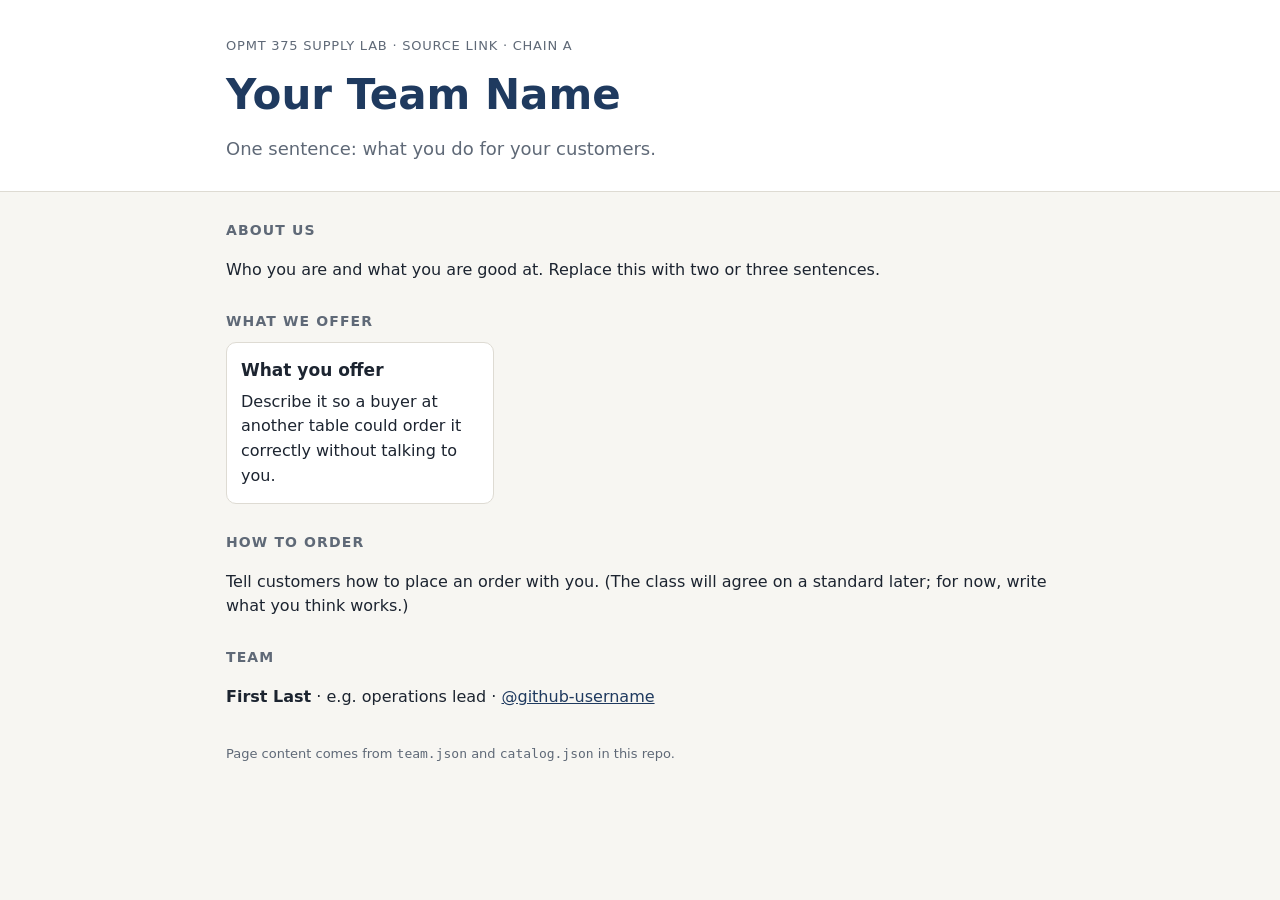
==== index.html @ 8e67168c "commit template" ====
<!doctype html>
<html lang="en">
<head>
<meta charset="utf-8">
<meta name="viewport" content="width=device-width, initial-scale=1">
<title>Storefront</title>
<link rel="stylesheet" href="style.css">
</head>
<body>
<header>
  <div class="wrap">
    <p class="eyebrow" id="eyebrow">OPMT 375 Supply Lab</p>
    <h1 id="name">Loading…</h1>
    <p class="tagline" id="tagline"></p>
  </div>
</header>
<main class="wrap">
  <section>
    <h2>About us</h2>
    <p id="about"></p>
  </section>
  <section>
    <h2>What we offer</h2>
    <div id="catalog" class="cards"></div>
  </section>
  <section>
    <h2>How to order</h2>
    <p id="how"></p>
    <p><a id="contact" class="button" href="#">Contact us</a></p>
  </section>
  <section>
    <h2>Team</h2>
    <ul id="members" class="members"></ul>
  </section>
  <p class="err" id="err"></p>
</main>
<footer class="wrap small">Page content comes from <code>team.json</code> and <code>catalog.json</code> in this repo.</footer>
<script src="app.js"></script>
</body>
</html>
---- style.css ----
:root {
  --bg: #f7f6f2; --panel: #fff; --ink: #1c2430; --muted: #5f6977; --line: #dedbd3;
  --accent: #1f3a5f; --accent-ink: #fff;
}
@media (prefers-color-scheme: dark) {
  :root { --bg: #12161d; --panel: #1b212b; --ink: #e8ebf0; --muted: #9aa4b2; --line: #2d3542; --accent: #8fb3e0; --accent-ink: #12161d; }
}
* { box-sizing: border-box; }
body { margin: 0; background: var(--bg); color: var(--ink); font: 16px/1.55 system-ui, -apple-system, "Segoe UI", Arial, sans-serif; }
.wrap { max-width: 860px; margin: 0 auto; padding: 0 16px; }
header { background: var(--panel); border-bottom: 1px solid var(--line); padding: 36px 0 28px; }
.eyebrow { margin: 0 0 6px; color: var(--muted); font-size: 13px; letter-spacing: .06em; text-transform: uppercase; }
h1 { margin: 0; font-size: clamp(28px, 6vw, 42px); color: var(--accent); }
.tagline { margin: 8px 0 0; font-size: 18px; color: var(--muted); }
section { margin: 28px 0; }
h2 { font-size: 14px; letter-spacing: .08em; text-transform: uppercase; color: var(--muted); margin: 0 0 10px; }
.cards { display: grid; gap: 12px; grid-template-columns: repeat(auto-fill, minmax(240px, 1fr)); }
.card { background: var(--panel); border: 1px solid var(--line); border-radius: 10px; padding: 14px; }
.card h3 { margin: 0 0 6px; font-size: 17px; }
.card p { margin: 0; }
dl { display: grid; grid-template-columns: auto 1fr; gap: 2px 10px; margin: 10px 0 0; font-size: 14px; }
dt { color: var(--muted); }
dd { margin: 0; }
.members { list-style: none; padding: 0; margin: 0; }
.members li { padding: 6px 0; border-top: 1px solid var(--line); }
.members li:first-child { border-top: 0; }
a { color: var(--accent); }
.button { display: inline-block; background: var(--accent); color: var(--accent-ink); padding: 9px 14px; border-radius: 8px; text-decoration: none; }
.hidden { display: none; }
.muted, .small { color: var(--muted); }
.small { font-size: 13px; padding-bottom: 32px; }
.err { color: #b3372f; }
code { font-size: 13px; }
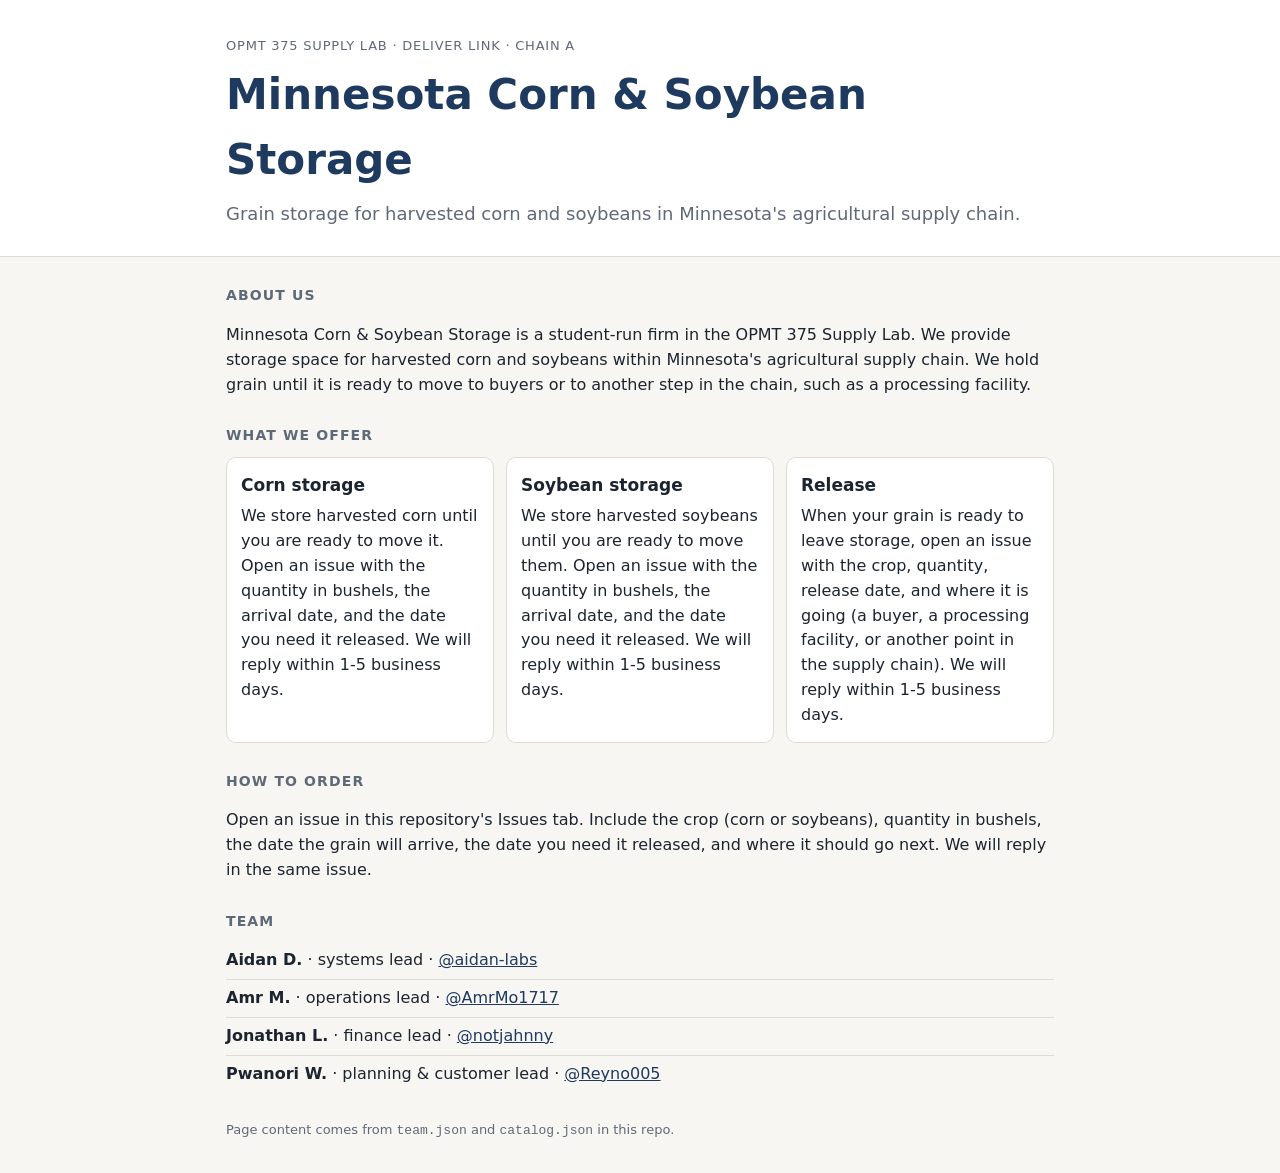
==== commit 862a7025: "Apply prettier format" ====
--- a/index.html
+++ b/index.html
@@ -1,40 +1,43 @@
 <!doctype html>
 <html lang="en">
-<head>
-<meta charset="utf-8">
-<meta name="viewport" content="width=device-width, initial-scale=1">
-<title>Storefront</title>
-<link rel="stylesheet" href="style.css">
-</head>
-<body>
-<header>
-  <div class="wrap">
-    <p class="eyebrow" id="eyebrow">OPMT 375 Supply Lab</p>
-    <h1 id="name">Loading…</h1>
-    <p class="tagline" id="tagline"></p>
-  </div>
-</header>
-<main class="wrap">
-  <section>
-    <h2>About us</h2>
-    <p id="about"></p>
-  </section>
-  <section>
-    <h2>What we offer</h2>
-    <div id="catalog" class="cards"></div>
-  </section>
-  <section>
-    <h2>How to order</h2>
-    <p id="how"></p>
-    <p><a id="contact" class="button" href="#">Contact us</a></p>
-  </section>
-  <section>
-    <h2>Team</h2>
-    <ul id="members" class="members"></ul>
-  </section>
-  <p class="err" id="err"></p>
-</main>
-<footer class="wrap small">Page content comes from <code>team.json</code> and <code>catalog.json</code> in this repo.</footer>
-<script src="app.js"></script>
-</body>
+  <head>
+    <meta charset="utf-8" />
+    <meta name="viewport" content="width=device-width, initial-scale=1" />
+    <title>Storefront</title>
+    <link rel="stylesheet" href="style.css" />
+  </head>
+  <body>
+    <header>
+      <div class="wrap">
+        <p class="eyebrow" id="eyebrow">OPMT 375 Supply Lab</p>
+        <h1 id="name">Loading…</h1>
+        <p class="tagline" id="tagline"></p>
+      </div>
+    </header>
+    <main class="wrap">
+      <section>
+        <h2>About us</h2>
+        <p id="about"></p>
+      </section>
+      <section>
+        <h2>What we offer</h2>
+        <div id="catalog" class="cards"></div>
+      </section>
+      <section>
+        <h2>How to order</h2>
+        <p id="how"></p>
+        <p><a id="contact" class="button" href="#">Contact us</a></p>
+      </section>
+      <section>
+        <h2>Team</h2>
+        <ul id="members" class="members"></ul>
+      </section>
+      <p class="err" id="err"></p>
+    </main>
+    <footer class="wrap small">
+      Page content comes from <code>team.json</code> and
+      <code>catalog.json</code> in this repo.
+    </footer>
+    <script src="app.js"></script>
+  </body>
 </html>
--- a/style.css
+++ b/style.css
@@ -1,33 +1,142 @@
 :root {
-  --bg: #f7f6f2; --panel: #fff; --ink: #1c2430; --muted: #5f6977; --line: #dedbd3;
-  --accent: #1f3a5f; --accent-ink: #fff;
+  --bg: #f7f6f2;
+  --panel: #fff;
+  --ink: #1c2430;
+  --muted: #5f6977;
+  --line: #dedbd3;
+  --accent: #1f3a5f;
+  --accent-ink: #fff;
 }
 @media (prefers-color-scheme: dark) {
-  :root { --bg: #12161d; --panel: #1b212b; --ink: #e8ebf0; --muted: #9aa4b2; --line: #2d3542; --accent: #8fb3e0; --accent-ink: #12161d; }
+  :root {
+    --bg: #12161d;
+    --panel: #1b212b;
+    --ink: #e8ebf0;
+    --muted: #9aa4b2;
+    --line: #2d3542;
+    --accent: #8fb3e0;
+    --accent-ink: #12161d;
+  }
 }
-* { box-sizing: border-box; }
-body { margin: 0; background: var(--bg); color: var(--ink); font: 16px/1.55 system-ui, -apple-system, "Segoe UI", Arial, sans-serif; }
-.wrap { max-width: 860px; margin: 0 auto; padding: 0 16px; }
-header { background: var(--panel); border-bottom: 1px solid var(--line); padding: 36px 0 28px; }
-.eyebrow { margin: 0 0 6px; color: var(--muted); font-size: 13px; letter-spacing: .06em; text-transform: uppercase; }
-h1 { margin: 0; font-size: clamp(28px, 6vw, 42px); color: var(--accent); }
-.tagline { margin: 8px 0 0; font-size: 18px; color: var(--muted); }
-section { margin: 28px 0; }
-h2 { font-size: 14px; letter-spacing: .08em; text-transform: uppercase; color: var(--muted); margin: 0 0 10px; }
-.cards { display: grid; gap: 12px; grid-template-columns: repeat(auto-fill, minmax(240px, 1fr)); }
-.card { background: var(--panel); border: 1px solid var(--line); border-radius: 10px; padding: 14px; }
-.card h3 { margin: 0 0 6px; font-size: 17px; }
-.card p { margin: 0; }
-dl { display: grid; grid-template-columns: auto 1fr; gap: 2px 10px; margin: 10px 0 0; font-size: 14px; }
-dt { color: var(--muted); }
-dd { margin: 0; }
-.members { list-style: none; padding: 0; margin: 0; }
-.members li { padding: 6px 0; border-top: 1px solid var(--line); }
-.members li:first-child { border-top: 0; }
-a { color: var(--accent); }
-.button { display: inline-block; background: var(--accent); color: var(--accent-ink); padding: 9px 14px; border-radius: 8px; text-decoration: none; }
-.hidden { display: none; }
-.muted, .small { color: var(--muted); }
-.small { font-size: 13px; padding-bottom: 32px; }
-.err { color: #b3372f; }
-code { font-size: 13px; }
+* {
+  box-sizing: border-box;
+}
+body {
+  margin: 0;
+  background: var(--bg);
+  color: var(--ink);
+  font:
+    16px/1.55 system-ui,
+    -apple-system,
+    "Segoe UI",
+    Arial,
+    sans-serif;
+}
+.wrap {
+  max-width: 860px;
+  margin: 0 auto;
+  padding: 0 16px;
+}
+header {
+  background: var(--panel);
+  border-bottom: 1px solid var(--line);
+  padding: 36px 0 28px;
+}
+.eyebrow {
+  margin: 0 0 6px;
+  color: var(--muted);
+  font-size: 13px;
+  letter-spacing: 0.06em;
+  text-transform: uppercase;
+}
+h1 {
+  margin: 0;
+  font-size: clamp(28px, 6vw, 42px);
+  color: var(--accent);
+}
+.tagline {
+  margin: 8px 0 0;
+  font-size: 18px;
+  color: var(--muted);
+}
+section {
+  margin: 28px 0;
+}
+h2 {
+  font-size: 14px;
+  letter-spacing: 0.08em;
+  text-transform: uppercase;
+  color: var(--muted);
+  margin: 0 0 10px;
+}
+.cards {
+  display: grid;
+  gap: 12px;
+  grid-template-columns: repeat(auto-fill, minmax(240px, 1fr));
+}
+.card {
+  background: var(--panel);
+  border: 1px solid var(--line);
+  border-radius: 10px;
+  padding: 14px;
+}
+.card h3 {
+  margin: 0 0 6px;
+  font-size: 17px;
+}
+.card p {
+  margin: 0;
+}
+dl {
+  display: grid;
+  grid-template-columns: auto 1fr;
+  gap: 2px 10px;
+  margin: 10px 0 0;
+  font-size: 14px;
+}
+dt {
+  color: var(--muted);
+}
+dd {
+  margin: 0;
+}
+.members {
+  list-style: none;
+  padding: 0;
+  margin: 0;
+}
+.members li {
+  padding: 6px 0;
+  border-top: 1px solid var(--line);
+}
+.members li:first-child {
+  border-top: 0;
+}
+a {
+  color: var(--accent);
+}
+.button {
+  display: inline-block;
+  background: var(--accent);
+  color: var(--accent-ink);
+  padding: 9px 14px;
+  border-radius: 8px;
+  text-decoration: none;
+}
+.hidden {
+  display: none;
+}
+.muted,
+.small {
+  color: var(--muted);
+}
+.small {
+  font-size: 13px;
+  padding-bottom: 32px;
+}
+.err {
+  color: #b3372f;
+}
+code {
+  font-size: 13px;
+}
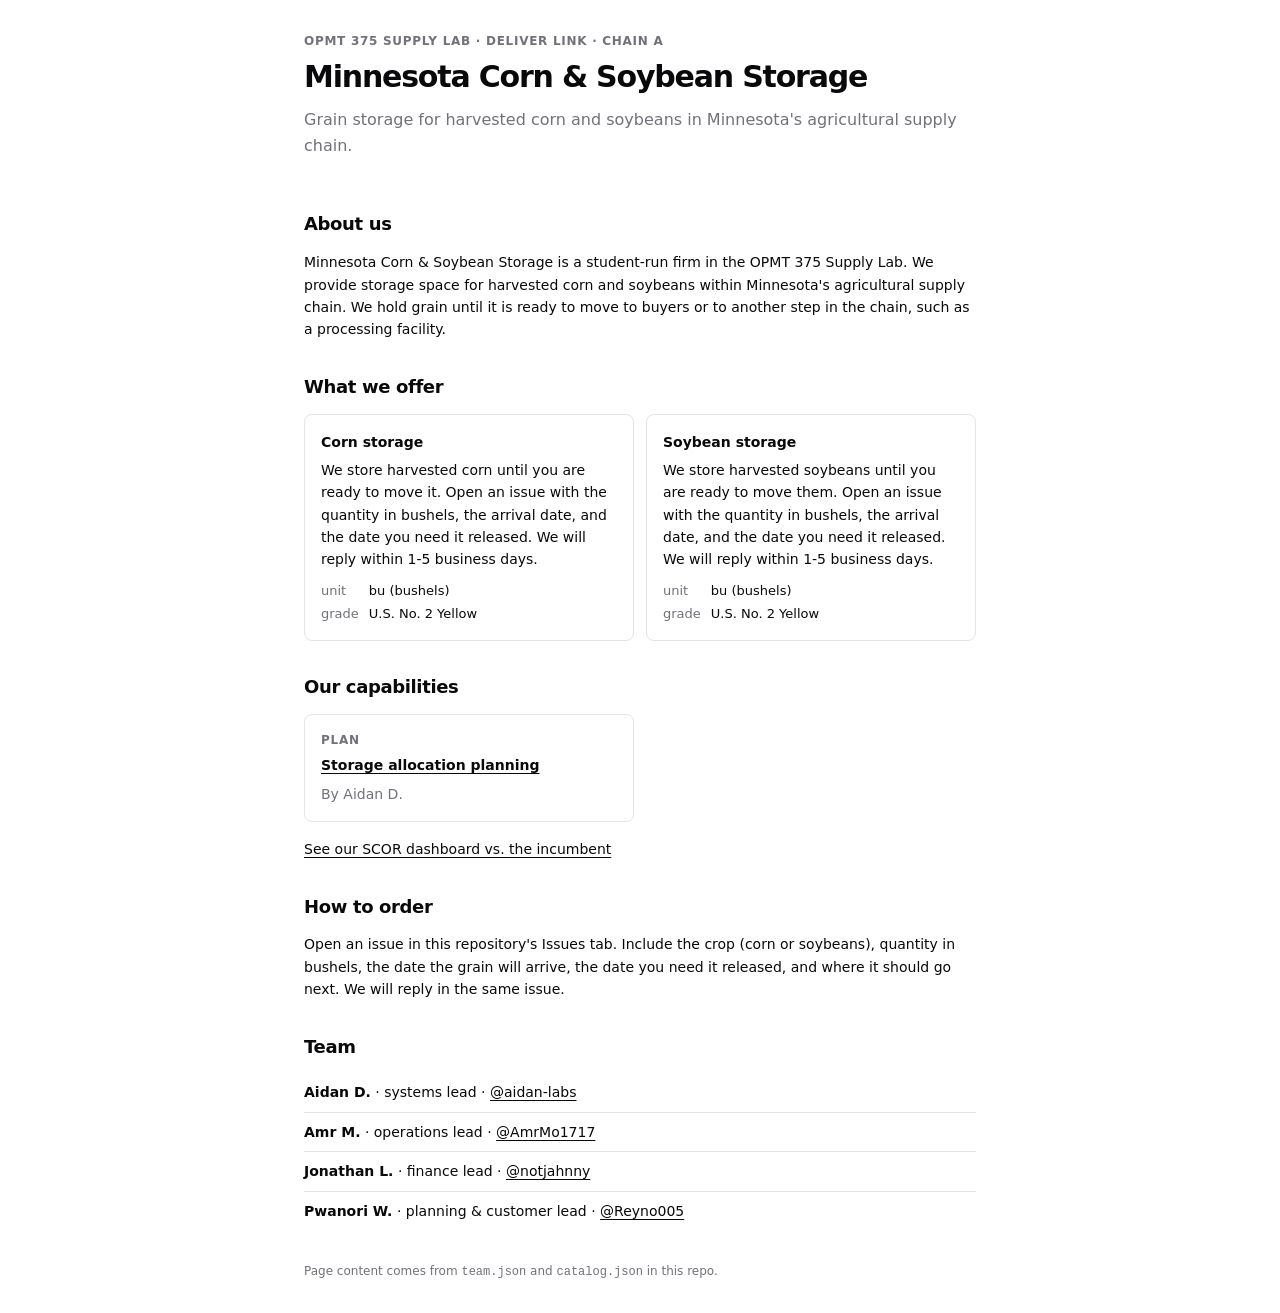
==== commit db9e7f23: "Add ability to link capability pages from the homepage as the final projects instructions say" ====
--- a/index.html
+++ b/index.html
@@ -24,6 +24,13 @@
         <div id="catalog" class="cards"></div>
       </section>
       <section>
+        <h2>Our capabilities</h2>
+        <div id="capabilities" class="cards"></div>
+        <p class="links">
+          <a href="dashboard/">See our SCOR dashboard vs. the incumbent</a>
+        </p>
+      </section>
+      <section>
         <h2>How to order</h2>
         <p id="how"></p>
         <p><a id="contact" class="button" href="#">Contact us</a></p>
--- a/style.css
+++ b/style.css
@@ -1,22 +1,10 @@
 :root {
-  --bg: #f7f6f2;
-  --panel: #fff;
-  --ink: #1c2430;
-  --muted: #5f6977;
-  --line: #dedbd3;
-  --accent: #1f3a5f;
-  --accent-ink: #fff;
-}
-@media (prefers-color-scheme: dark) {
-  :root {
-    --bg: #12161d;
-    --panel: #1b212b;
-    --ink: #e8ebf0;
-    --muted: #9aa4b2;
-    --line: #2d3542;
-    --accent: #8fb3e0;
-    --accent-ink: #12161d;
-  }
+  --fg: #09090b;
+  --muted: #71717a;
+  --line: #e4e4e7;
+  --bg: #fff;
+  --soft: #f4f4f5;
+  --bad: #dc2626;
 }
 * {
   box-sizing: border-box;
@@ -24,75 +12,79 @@
 body {
   margin: 0;
   background: var(--bg);
-  color: var(--ink);
+  color: var(--fg);
   font:
-    16px/1.55 system-ui,
-    -apple-system,
-    "Segoe UI",
-    Arial,
+    14px/1.6 system-ui,
     sans-serif;
 }
 .wrap {
-  max-width: 860px;
+  max-width: 720px;
   margin: 0 auto;
-  padding: 0 16px;
+  padding: 0 24px;
 }
 header {
-  background: var(--panel);
-  border-bottom: 1px solid var(--line);
-  padding: 36px 0 28px;
+  padding: 32px 0 8px;
 }
 .eyebrow {
   margin: 0 0 6px;
   color: var(--muted);
-  font-size: 13px;
+  font-size: 12px;
+  font-weight: 600;
   letter-spacing: 0.06em;
   text-transform: uppercase;
 }
 h1 {
-  margin: 0;
-  font-size: clamp(28px, 6vw, 42px);
-  color: var(--accent);
+  margin: 8px 0 12px;
+  font-size: 30px;
+  line-height: 1.2;
+  letter-spacing: -0.04em;
+  color: var(--fg);
 }
 .tagline {
-  margin: 8px 0 0;
-  font-size: 18px;
+  margin: 0 0 12px;
+  font-size: 16px;
+  line-height: 1.6;
   color: var(--muted);
 }
 section {
-  margin: 28px 0;
+  margin: 32px 0 0;
 }
 h2 {
-  font-size: 14px;
-  letter-spacing: 0.08em;
-  text-transform: uppercase;
-  color: var(--muted);
-  margin: 0 0 10px;
+  margin: 0 0 12px;
+  font-size: 18px;
+  letter-spacing: -0.02em;
+  color: var(--fg);
+}
+p {
+  margin: 0 0 12px;
 }
 .cards {
   display: grid;
   gap: 12px;
-  grid-template-columns: repeat(auto-fill, minmax(240px, 1fr));
+  grid-template-columns: repeat(auto-fill, minmax(220px, 1fr));
 }
 .card {
-  background: var(--panel);
+  padding: 16px;
   border: 1px solid var(--line);
-  border-radius: 10px;
-  padding: 14px;
+  border-radius: 8px;
+  background: var(--bg);
 }
 .card h3 {
   margin: 0 0 6px;
-  font-size: 17px;
+  font-size: 14px;
 }
 .card p {
   margin: 0;
+}
+.card .eyebrow {
+  margin-bottom: 4px;
 }
 dl {
   display: grid;
   grid-template-columns: auto 1fr;
   gap: 2px 10px;
   margin: 10px 0 0;
-  font-size: 14px;
+  font-size: 13px;
 }
 dt {
   color: var(--muted);
@@ -106,22 +98,29 @@
   margin: 0;
 }
 .members li {
-  padding: 6px 0;
+  padding: 8px 0;
   border-top: 1px solid var(--line);
 }
 .members li:first-child {
   border-top: 0;
 }
+.links {
+  margin-top: 16px;
+}
 a {
-  color: var(--accent);
+  color: inherit;
+  text-underline-offset: 3px;
 }
 .button {
   display: inline-block;
-  background: var(--accent);
-  color: var(--accent-ink);
-  padding: 9px 14px;
-  border-radius: 8px;
-  text-decoration: none;
+  border: 1px solid var(--line);
+  background: var(--bg);
+  color: var(--fg);
+  padding: 6px 10px;
+  border-radius: 6px;
+}
+.button:hover {
+  background: var(--soft);
 }
 .hidden {
   display: none;
@@ -131,12 +130,21 @@
   color: var(--muted);
 }
 .small {
-  font-size: 13px;
+  font-size: 12px;
   padding-bottom: 32px;
+  margin-top: 32px;
 }
 .err {
-  color: #b3372f;
+  color: var(--bad);
 }
 code {
-  font-size: 13px;
+  font-size: 12px;
 }
+@media (max-width: 520px) {
+  .wrap {
+    padding: 0 16px;
+  }
+  h1 {
+    font-size: 25px;
+  }
+}
